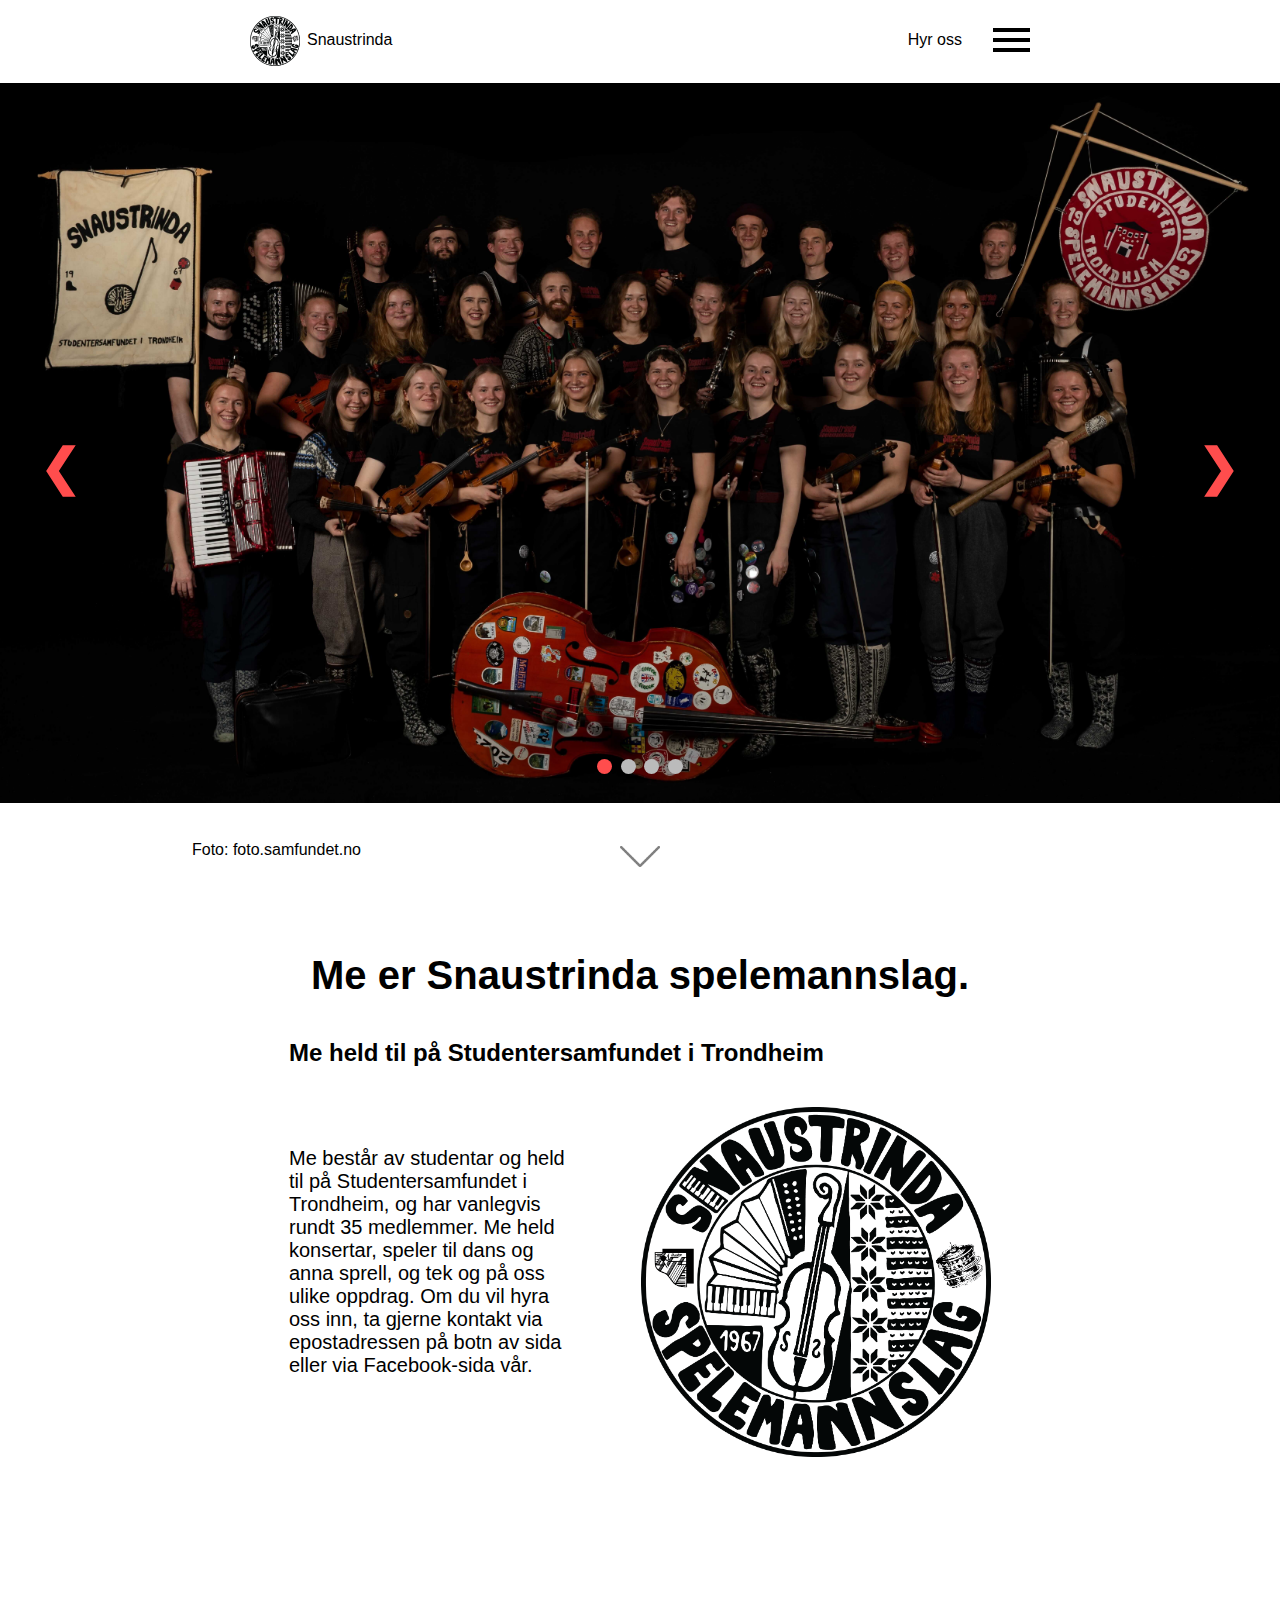
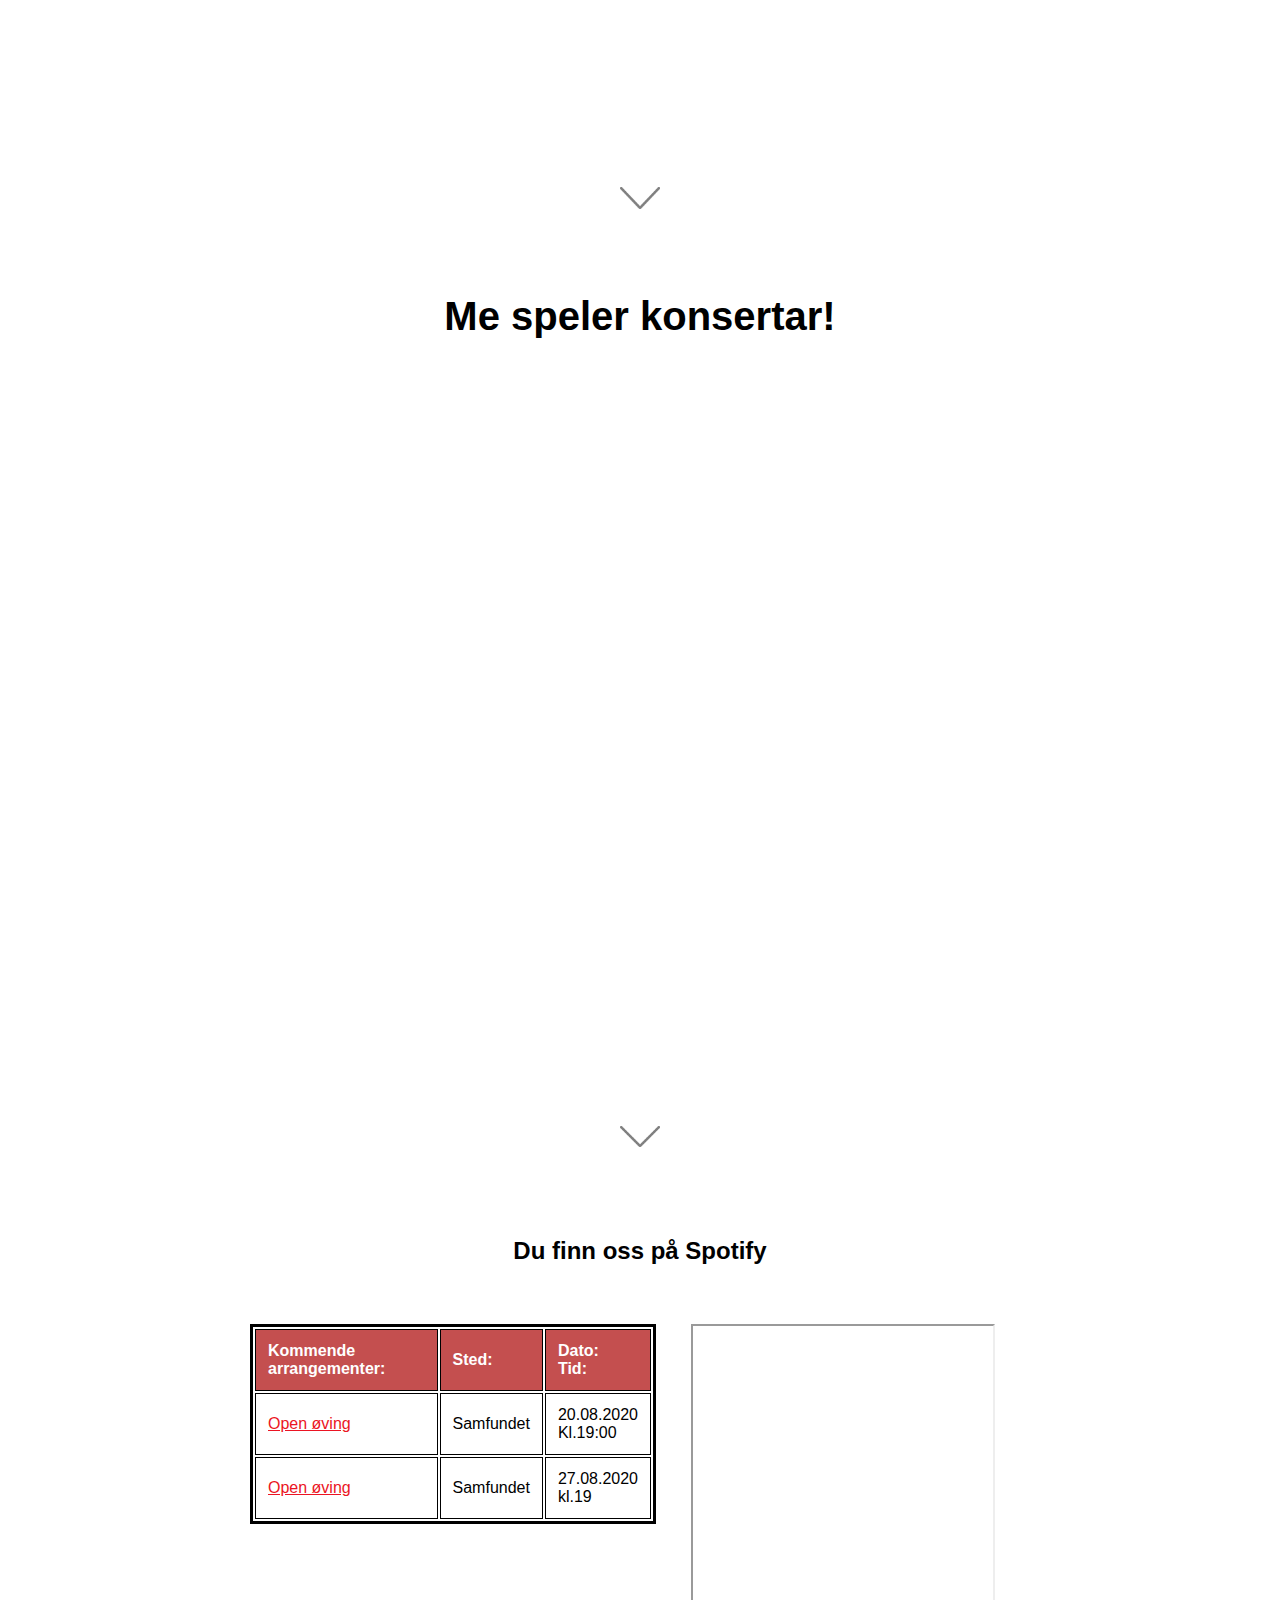
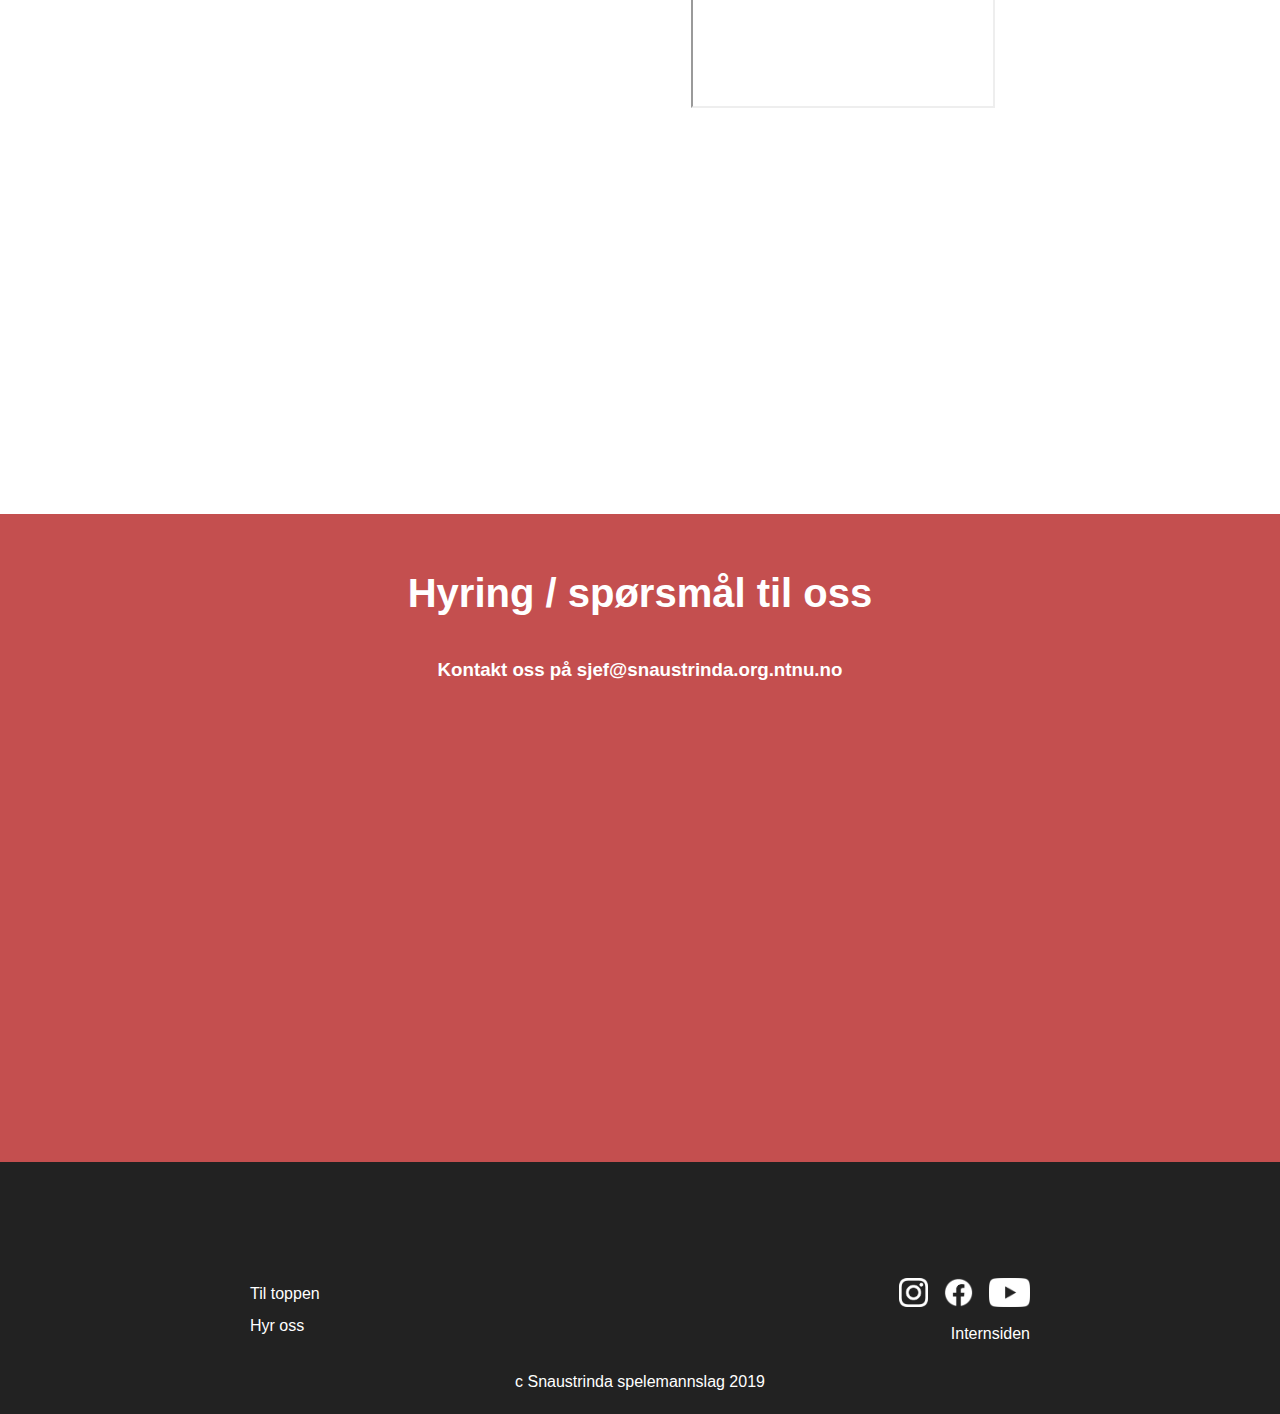
==== index.html @ 81009cf8 "Initial Commit" ====
<!DOCTYPE html>
<html lang="no" dir="ltr">
  <head>
    <meta charset="utf-8">
    <title>Snaustrinda spelemannslag</title>
    <link rel="stylesheet" href="style.css">
    <meta name="viewport" content="width=device-width, initial-scale=1.0">
  </head>
  <body>

    <section id="slideshow-container">
      <!--Inspirasjon for slideshowet er tatt fra https://www.w3schools.com/howto/howto_js_slideshow.asp -->
      <script src="script/header.js"></script>

      <div class="mySlides fotogjengen">
        <img id="Snaustrinda2021_bilde"
	     class="karusellbilde"
	     src="bilder/slide_show/FG_snauH2021_serios.jpg"
	     alt="Bilde av Snaustrinda spelemannslag, pent oppstilt">
      </div>

      <div class="mySlides fotogjengen">
        <img id="Snaustrinda2021_bilde"
	     class="karusellbilde"
	     src="bilder/slide_show/FG_snauH2021_tull.jpg"
	     alt="Bilde av Snaustrinda spelemannslag, tull og tøys">
      </div>
      
      <div class="mySlides snaustrinda">
        <img id="mai"
	     class="karusellbilde"
	     src="bilder/slide_show/SNAU_17_mai.jpg"
	     alt="Bilde av Snaustrinda spelemannslag på 17. mai 2018">
      </div>

      <div class="mySlides snaustrinda">
        <img id="spelemannslag"
	     class="karusellbilde"
	     src="bilder/slide_show/SNAU_Spelemannslag.jpg"
	     alt="Bilde av Snaustrinda spelemannslag på landskappleik">
      </div>

      <!-- nest/forrige knapper -->
      <div class="prev" onclick="plusSlides(-1)">&#10094;</div>
      <div class="next" onclick="plusSlides(1)">&#10095;</div>
      <!-- <br> -->
      <div id='dots' style="text-align:center">
        <span class="dot" onclick="currentSlide(1)"></span>
        <span class="dot" onclick="currentSlide(2)"></span>
        <span class="dot" onclick="currentSlide(3)"></span>
	<span class="dot" onclick="currentSlide(4)"></span>
      </div>

      <img class="scrollbtn" src='bilder/buttons/pil.png' alt='Scroll ned pil' onclick="scrollDown('#om_snaustrinda', 1000);">

      <!-- vises kun på relevante bilder i bildekarusellen -->
      <div id="akkreditering">
	Foto: foto.samfundet.no
      </div>
    </section>

    <div class="innhold">

      <section id="om_snaustrinda">
        <h1>Me er Snaustrinda spelemannslag.</h1>
        <h2>Me held til på Studentersamfundet i Trondheim</h2>
        <p id="om_tekst" lang="nn">Me består av studentar og held til på Studentersamfundet i Trondheim, og har vanlegvis rundt 35 medlemmer. Me held konsertar, speler til dans og anna sprell, og tek og på oss ulike oppdrag. Om du vil hyra oss inn, ta gjerne kontakt via epostadressen på botn av sida eller via Facebook-sida vår.
</p>
        <img id="logo" src="bilder/snaustrinda-logo.png" alt="Snaustrindas logo">
        <img class="scrollbtn" src='bilder/buttons/pil.png' alt='Scroll ned pil' onclick="scrollDown('#video', 1000);">
      </section>

      <section id="video">
        <h1>Me speler konsertar!</h1>
        <div class="dynamisk_video">
          <iframe src="https://www.youtube.com/embed/wn2PYC2VCyo" frameborder="0" allow="accelerometer; autoplay; encrypted-media; gyroscope; picture-in-picture" allowfullscreen></iframe>
        </div>
        <img class="scrollbtn" src='bilder/buttons/pil.png' alt='Scroll ned pil' onclick="scrollDown('#se_på_oss', 1000);">
      </section>


      <section id="se_på_oss">
        <div>
          <h2 id="sePåOss">Du finn oss på Spotify</h2>
        </div>

        <div id="arrangement">
            <table>
              <tr>
		<th>Kommende arrangementer:</th>
		<th>Sted:</th>
		<th>Dato: <br>Tid:</th>
              </tr>
              <tr>
		<td id="open_øvelse1"> <a href="https://www.facebook.com/events/303246427757120/?acontext=%7B%22event_action_history%22%3A[%7B%22mechanism%22%3A%22search_results%22%2C%22surface%22%3A%22search%22%7D]%7D">Open øving</a></td>
		<td>Samfundet</td>
		<td>20.08.2020 <br>Kl.19:00 </td>
              </tr>
              <tr>
		<td id="open_øvelse2"> <a href="https://www.facebook.com/events/1635784756584158">Open øving</a></td>
		<td>Samfundet</td>
		<td>27.08.2020<br> kl.19</td>
              </tr>
            </table>
        </div>

        <div id="spotify">
          <iframe  src="https://open.spotify.com/embed/album/3bsV7ZV3pkHl3FI8SHNSys" width="300" height="380" allow="encrypted-media"></iframe>
        </div>
      </section>
    </div>

    <section id='kontaktskjema'>
      <form class="forms" id="booking" action="index.php" method="post">
	<div class="divForms">
          <h1>Hyring / spørsmål til oss</h1>
	  <h3>Kontakt oss på sjef@snaustrinda.org.ntnu.no</h3>
	</div>
      </form>
      <script src="script/footer.js"></script>
    </section>
    <script src="script/button.js"></script>
    <script src="script/slideshow.js"></script>
    <script src="script/navbar.js"></script>
    <script src="script/scroll.js"></script>
  </body>
</html>
---- style.css ----
body{
  margin: 0;
  min-height: 1vh;
  font-family:"Lucida Grande", arial, sans-serif;
  font-size: 16px;
}
a{
  color: #EB1423;
}
a:hover{
  color: darkred;
}


.innhold{
  max-width: 780px;
  margin: auto;
  position: relative;
  padding: 0 1em;
  padding-bottom: 1em;
}
.left{
  float: left;
}
.right{
  float: right;
  text-align: right;
}


/* Marit */
/* header */
header ul, footer ul{
  list-style-type: none;
  padding: 0;
}
header{
  border-bottom: 2px solid black;
  height: 5.2em;
}
header li{
  display: inline;
  line-height: 3em;
  margin: 5px;
}
nav a{
  color: black;
  text-decoration: none;
  padding: 8px 2px 2px 2px;
}
nav a:hover{
  color: black;
  border-bottom: 4px solid #FF394D;
}
#hjem img{
  float: left;
}
#menyikon img{
  float: right;
  padding-bottom: 1em;
}
#menyikon{
  margin-right: 0;
  margin-left: 20px;
}
@media (max-width: 340px) {
  #menyikon{
    margin-left: 10px;
  }
}
/* dropdown-meny */
#meny{
  display: none;
  position: absolute;
  top: 4em;
  right: -0.5em;
  border: 1px solid black;
  background-color: white;
  z-index: 1;
}
@media (max-width: 830px){
  #meny{
    right: 0;
  }
}
#meny li{
  display: block;
  margin: 1em;
  text-align: center;
  line-height: normal;
}
#menyikon > a:hover{
  padding-bottom: 3em;
  border-bottom:  0;
}
nav .aktiv{ /*siden man er på*/
  border-bottom: 1px solid #FF394D;
}
#menyikon:hover #meny{
  display: block;
}

/* footer */
footer{
  background-color: #222222;
  color: white;
  position: absolute;
  width: 100%;
  line-height: 2em;
}
#opphavsrett{
  text-align: center;
}
footer ul{
  padding-top: 100px;
  width: 50%;
  height: 72px;
}
@media (max-width: 326px){
  footer ul{
    height: 112px;
  }
}
footer a{
  color: inherit;
  text-decoration: none;
  padding: 3px 0 3px;
  background-color: inherit;
}
footer a:hover, footer a:focus{
  border-bottom: 1px solid #FF394D;
  color: #FF394D;
}
#sosialMedia a{
  margin-left: 16px;
}



/* Øystein sin css */
#akkreditering {
    width: 70%;
}

.karusellbilde {
    width: 100%;
    object-fit: cover;
    height: 80vh;
}

/* Thomas sin css */
/* Denne burde bruke en felles klasse, ikke ID*/
#Snaustrinda2019_bilde, #spelemannslag, #mai {
  width: 100%;
  object-fit: cover;
  height: 80vh;
}

#bilde_slide{
  border: solid;
}

/* Slideshow container */
#slideshow-container {
  position: relative;
  margin: auto;
}

/* skjul bildet som defult */
.mySlides {
  display: none;
  margin-top: 0;
  position: relative;
  top: -15px;
}

/* neste/forrige knapper */
.prev, .next {
  cursor: pointer;
  position: absolute;
  top: 50%;
  width: auto;
  margin-top: -22px;
  padding: 10px;
  color: #ff4d4d;
  font-weight: bold;
  font-size: 50px;
  transition: 0.6s ease;
  border-radius: 0 3px 3px 0;
  user-select: none;
}
#dots {
  position: relative;
  bottom: 7%;
  left: 0;
  right: 0;

}

/* neste knapp til høyre*/
.next {
  right: 30px;
  border-radius: 3px 0 0 3px;
}

.prev {
  left: 30px;
}
/* dottene */
.dot {
  cursor: pointer;
  height: 15px;
  width: 15px;
  margin: 0 2px;
  background-color: #bbb;
  border-radius: 50%;
  display: inline-block;
  transition: background-color 0.6s ease;
}

.active, .dot:hover {
  background-color: #ff4d4d;
}

.scrollbtn {
  width: 40px;
  position: absolute;
  display: block;
  margin: 0 auto;
  bottom: 3%;
  left:0;
  right:0;
  padding:0.5%;
  opacity: 0.5;
}

.scrollbtn:hover{
  opacity: 1;
}


section {
  margin: auto;
  height: 100vh;
  position: relative;

}
div {
  margin: auto;
}
#booking{
  min-height: calc(100vh - 282px);
}


h1 {
  text-align: center;
  font-size: 40px;
  padding: 2%;
}

h3 {
  text-align: center;
}
#om_snaustrinda {
  /* padding: 5%; */
  margin: 5%;
}


#om_tekst {
  padding-top: 2em;
  max-width: 40%;
  display: inline-block;
  padding-bottom: 10%;
  font-size: 20px;
}

#logo {
  width: 350px;
  height: auto;
  float: right;
  margin-top: 20px;
}

@media (max-width: 760px){
  #om_tekst{
    display: block;
    max-width: inherit;
    padding-bottom: 5%;
  }

  h1 {
    font-size: 2em;
  }
  #om_snaustrinda h2{
    text-align: center;
  }
  #logo{
    display: block;
    float: none;
    max-width: 90%;
    margin: auto;
  }
  /* section blir for høy, fjern scroll */
  .scrollbtn {
    display: none;
  }
  section {
    height: auto;
  }
  #booking{
    min-height: auto;
  }
  #Snaustrinda2019_bilde, #spelemannslag, #mai {
    width: 100%;
    object-fit: fill;
    height: auto;
  }
  .next, .prev{
    font-size: 30px;
  }
}

.dynamisk_video {
  width: 100%;
  height: 0;
  padding-bottom: 56.25%;
  position: relative;

}

.dynamisk_video iframe {

  position: absolute;
  width: 100%;
  height: 100%;
}

#sePåOss {
  text-align: center;
  padding: 5%;
}

#spotify {
  /*margin-left: 1%;
  float: right;*/
  text-align: center;
}

#arrangement {
  text-align: left;
  float: left;;
  width: 25em;
  border: solid;
  border-collapse: collapse;
}

@media (max-width: 770px) {
  #spotify, #arrangement{
    display: block;
    float: none;
    margin: auto;
    margin-bottom: 20px;
  }
  #se_på_oss{
    height: auto;
  }
}

#arrangement th {
  padding: 12px;
  text-align: left;
  border: 1px solid black;
  background-color: #c44f4f;
  color: white;
}

#arrangement td {
  padding: 12px;
  text-align: left;
  border: 1px solid;
}

#open_øvelse1:hover {
  background-color: blue;
}

#open_øvelse1:hover {
  background-color: blue;
}

@media (max-width: 440px){
  /* tabell blir for bred, fjern oppdeling i kolonner */
  #arrangement{
    width: auto;
  }
  #arrangement th{
    display: none;
  }
  #arrangement th:first-child{
    display: block;
    border: none;
    background-color: #c44f4f;
  }
  #arrangement td{
    display: inline-block;
    border: none;
  }
  #arrangement tr{
  border: 1px solid black;
  }
  table{
    border-collapse: collapse;
    width: 100%;
  }
}

/* Simons! */
/* forms css */
.forms {
  font-size: 16px;
  color: white;
  display: block;
  font-weight: bold;
  background-color: #c44f4f;
  padding: 15px;

}

.divForms {
  max-width: 780px;
}

.forms input, textarea {
  font-size: 16px;
  -webkit-text-stroke-width: 0px;
  margin: 5px 0 20px 0;
  padding: 5px;
  border: 0;
  border-radius: 5px;
  max-width: 95%;

}


input[type="submit"]:hover {
  cursor: pointer;

}
/* Simons slutt! */




/* Kristians galleri-css.*/

/* Til den det måtte angå: Denne delen er basert på eksemplene Slideshow og Modal Images funnet på siden
https://www.w3schools.com/howto/howto_js_slideshow.asp */


#gallery{
  display: flex;
  flex-flow: row wrap;
  justify-content: space-around;
  margin-bottom: 200px;
  margin-left: 100px;
  margin-right: 100px;
}

.image{
  width: 300px;
  padding: 10px;
  margin: auto;
}

.image > img{
  display: block;
  width: 100%;
  transition: 0.3s;
  cursor: pointer;
}

.image > img:hover, .image:focus img{
  opacity: 0.7;
}

#modal{
  display: none;
  position: fixed;
  z-index: 1;
  left: 0;
  top: 0;
  width: 100%;
  height: 100%;
}

#modal-content{
  position: absolute;
  width: 80%;
  margin: 0 auto;
  top: 50%;
  left: 50%;
  transform: translate(-50%, -50%);
}

#close-galleri{
  cursor: pointer;
  position: absolute;
  top: 15px;
  right: 35px;
  color: black;
  font-size: 40px;
  font-weight: bold;
  user-select: none;
}

.modal-image > img{
  position: absolute;
  top: 50%;
  left: 50%;
  display: block;
  margin: auto;
  width: 100%;
  transform: translate(-50%, -50%);
  max-height: 680px;
  object-fit: contain;
}

#next-galleri, #prev-galleri{
  position: absolute;
  cursor: pointer;
  top: 50%;
  right: -35px;
  color: black;
  font-size: 40px;
  user-select: none;
}

#prev-galleri{
  left: -35px;
}
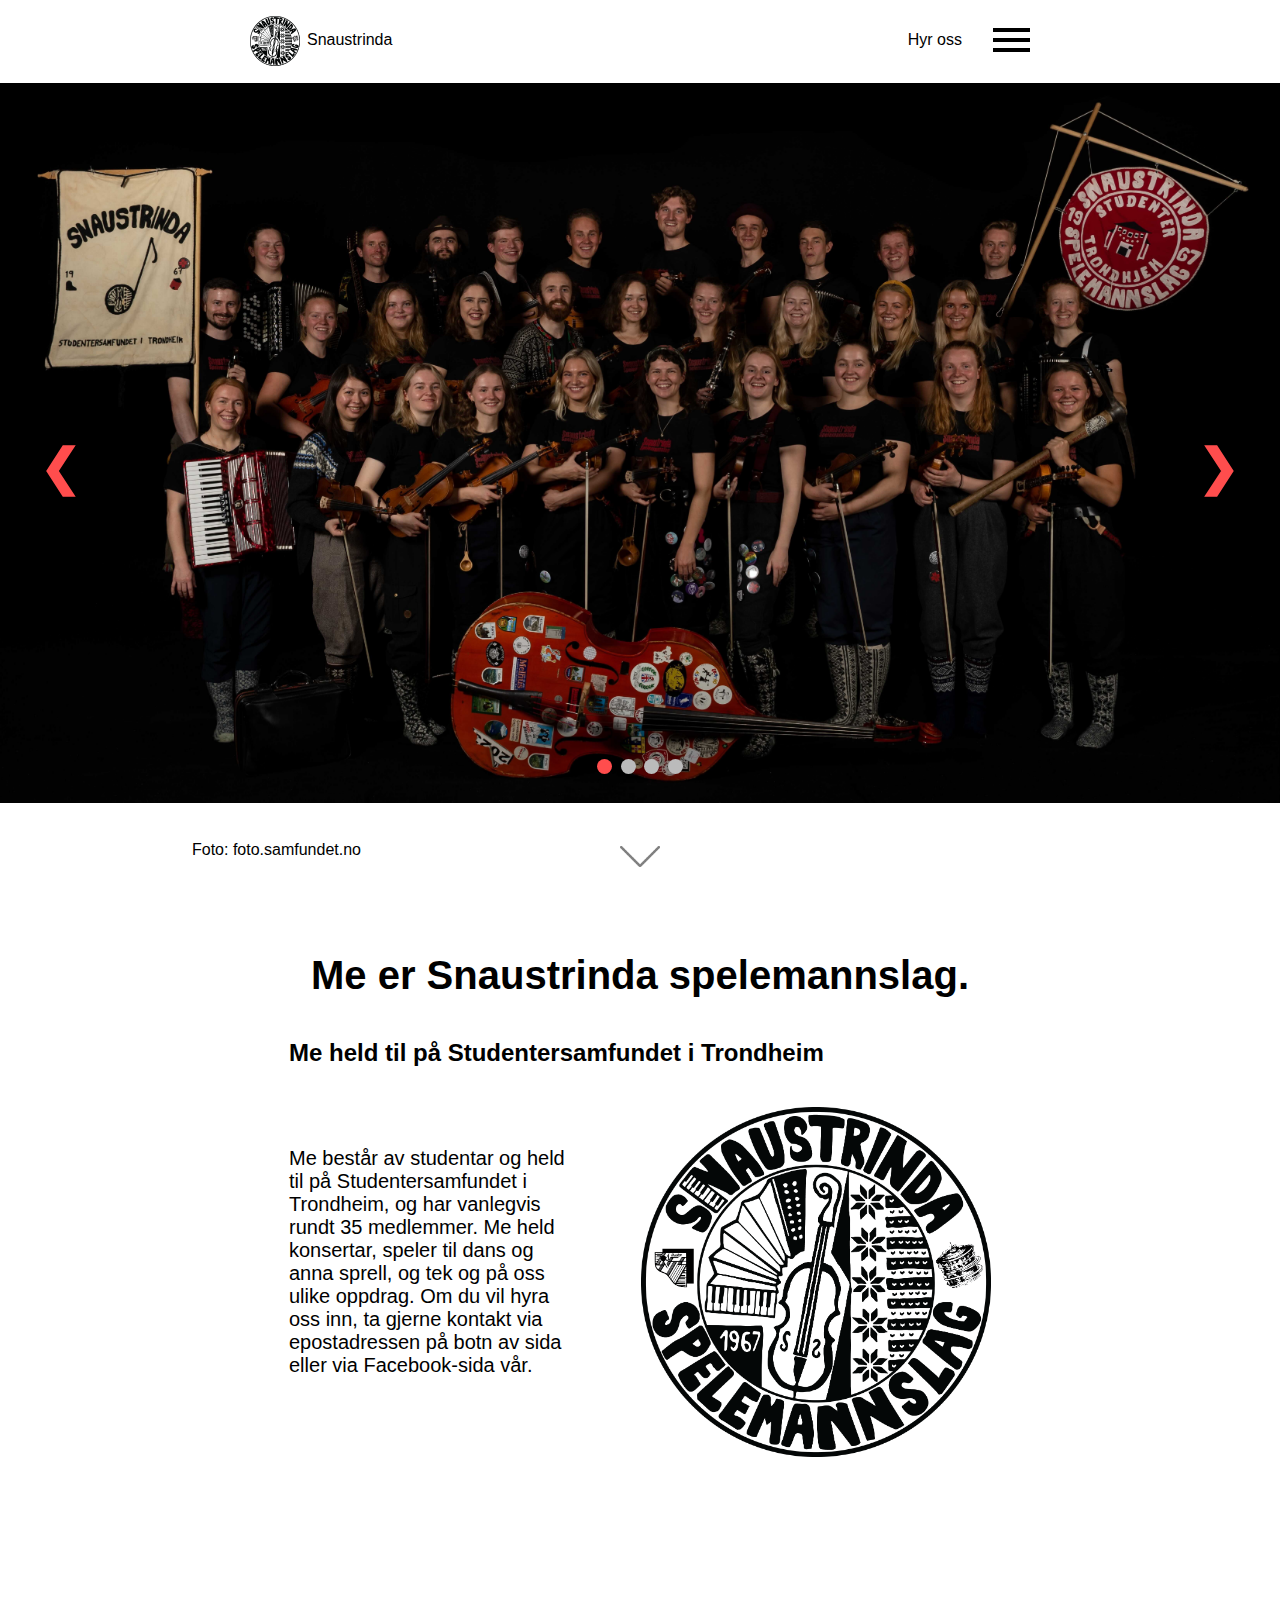
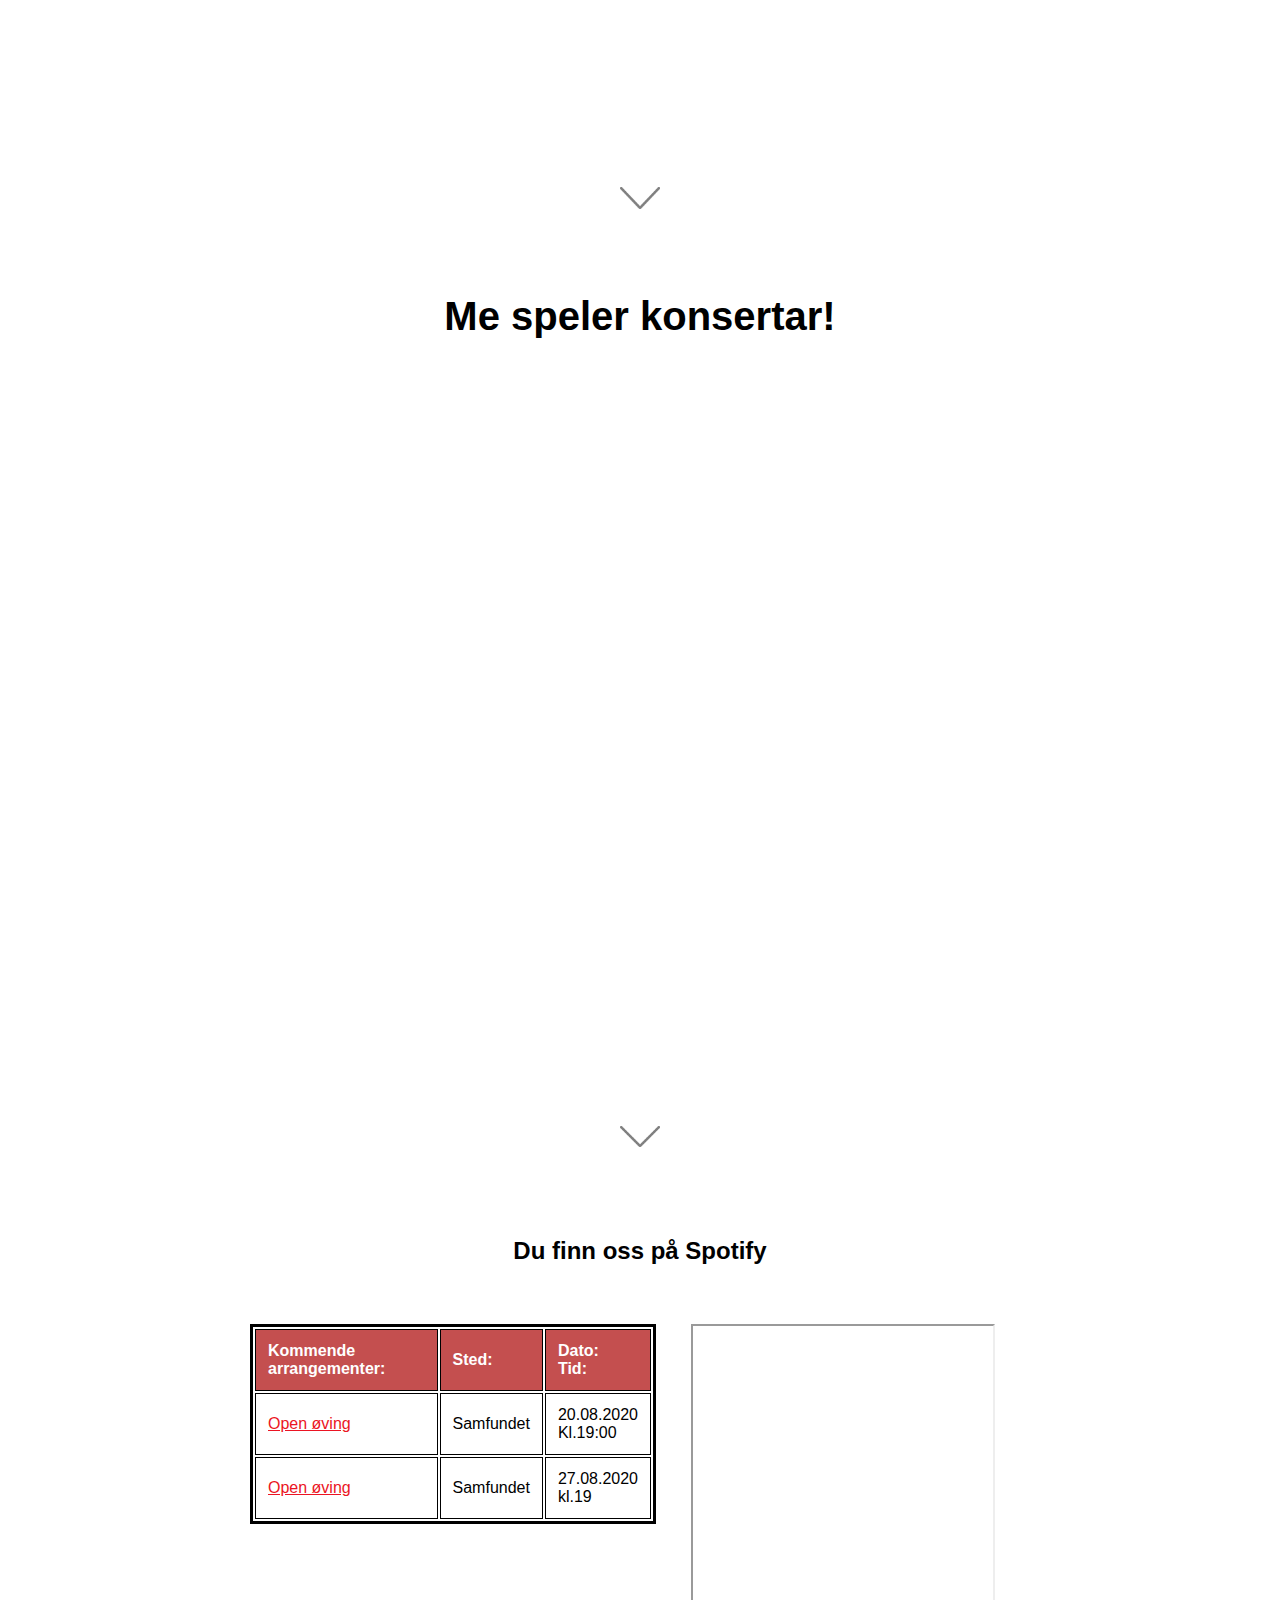
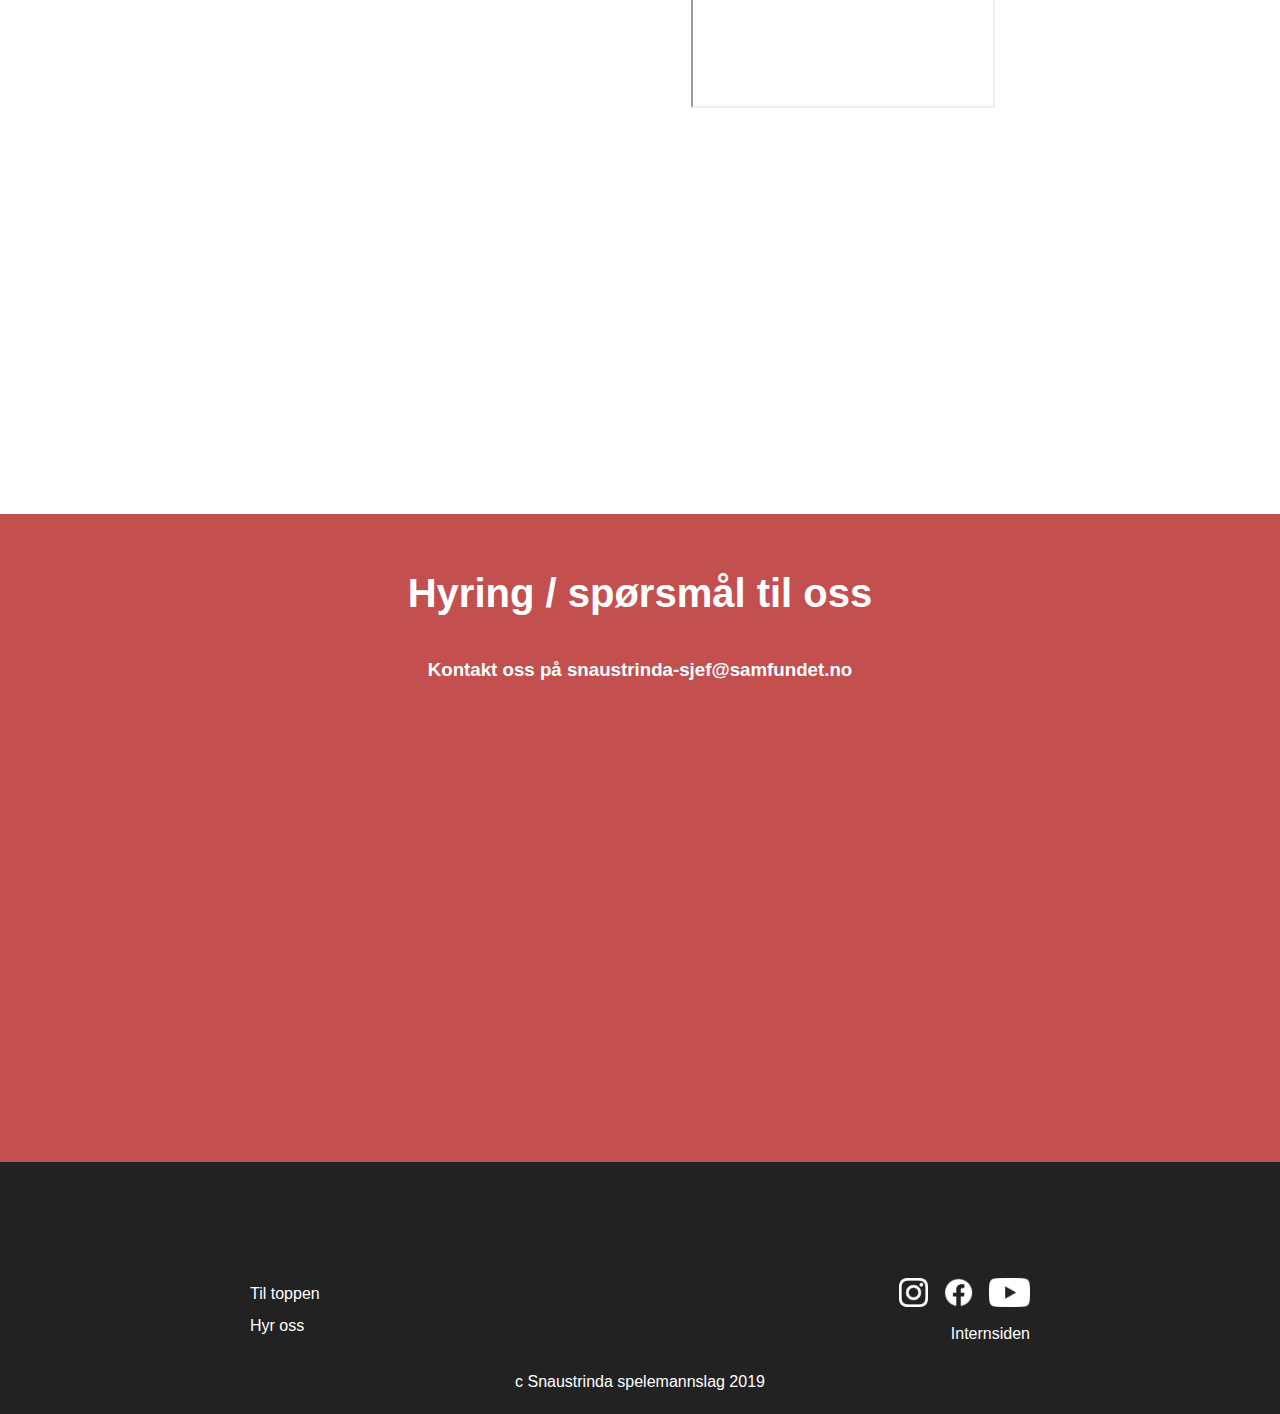
==== commit 6f46b814: "Eposter oppdatert" ====
--- a/index.html
+++ b/index.html
@@ -114,7 +114,7 @@
       <form class="forms" id="booking" action="index.php" method="post">
 	<div class="divForms">
           <h1>Hyring / spørsmål til oss</h1>
-	  <h3>Kontakt oss på sjef@snaustrinda.org.ntnu.no</h3>
+	  <h3>Kontakt oss på snaustrinda-sjef@samfundet.no</h3>
 	</div>
       </form>
       <script src="script/footer.js"></script>
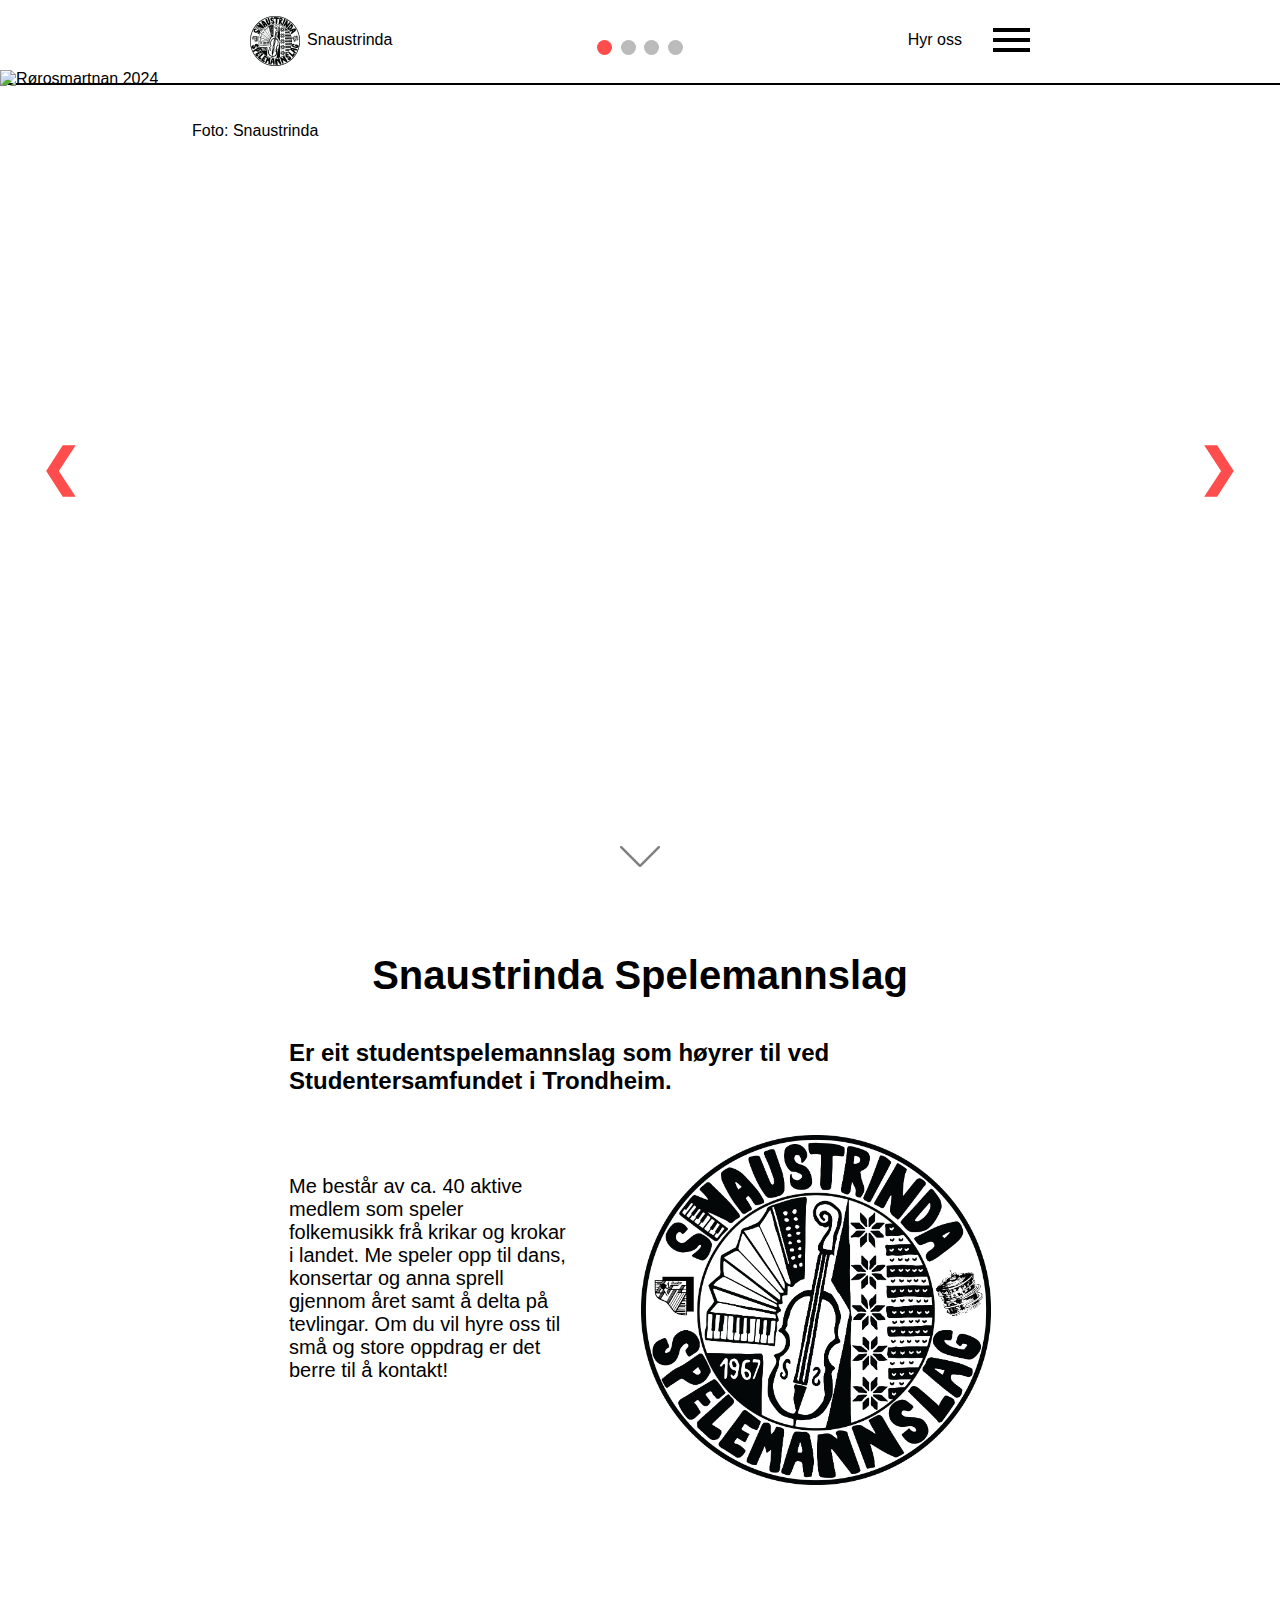
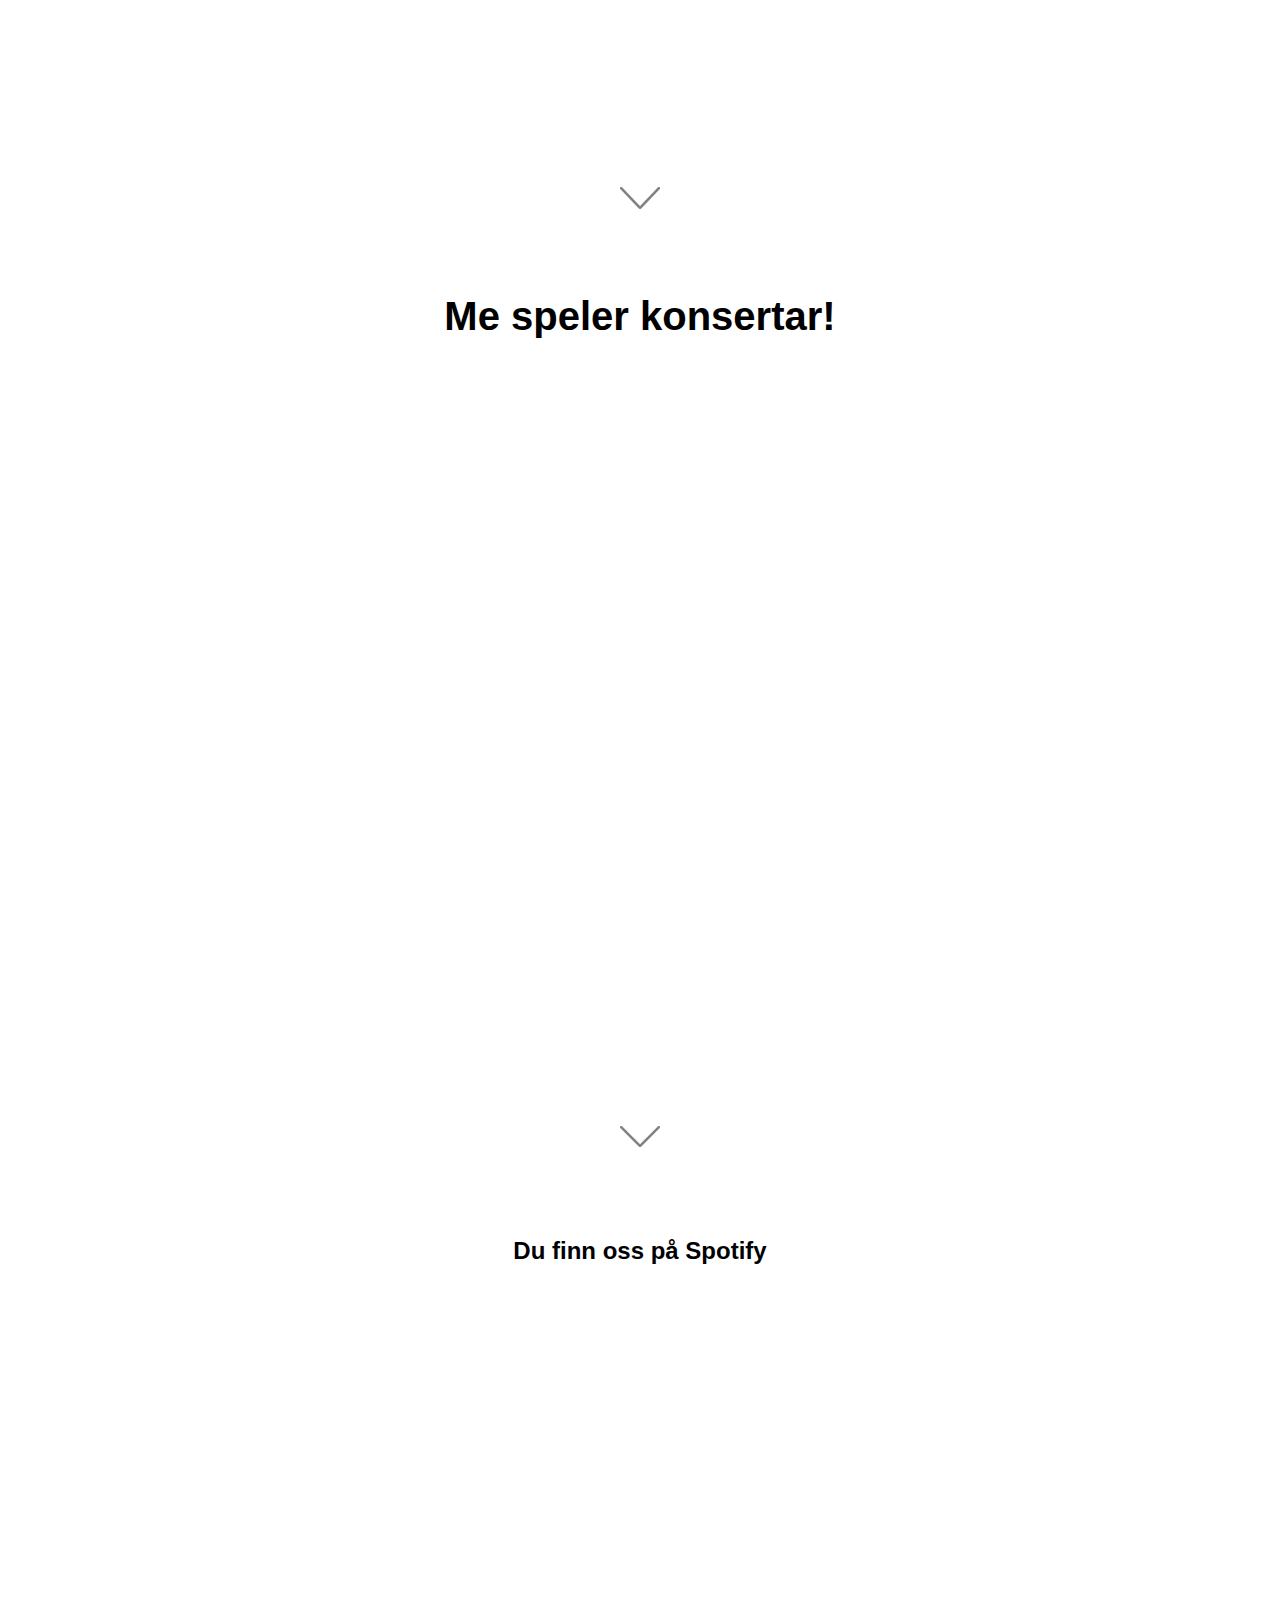
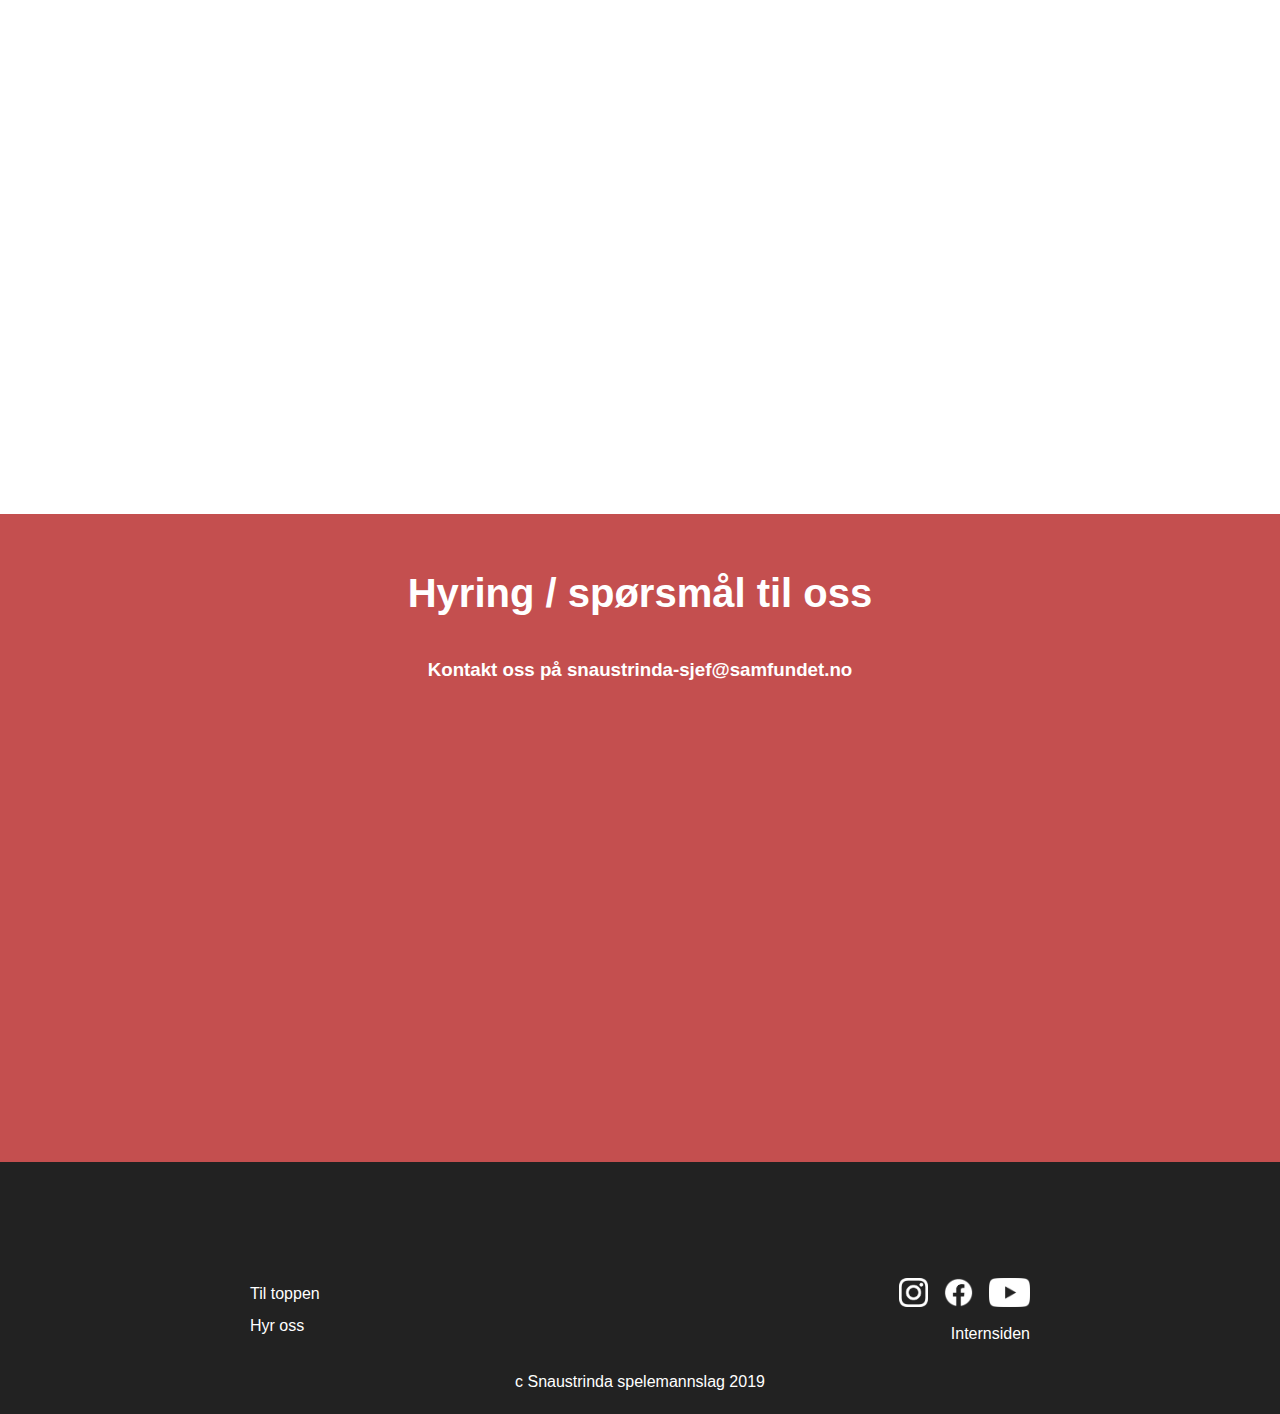
==== commit 5bd26ae9: "Første store endring 2024! Endret åpningsavsnittet, vert med teksten, la til et ekstra bilde i karus" ====
--- a/index.html
+++ b/index.html
@@ -11,6 +11,13 @@
     <section id="slideshow-container">
       <!--Inspirasjon for slideshowet er tatt fra https://www.w3schools.com/howto/howto_js_slideshow.asp -->
       <script src="script/header.js"></script>
+
+      <div class="mySlides snaustrinda">
+        <img id="røros"
+	     class="karusellbilde"
+	     src="bilder/slide_show/SlideshowBilde1.JPG"
+	     alt="Rørosmartnan 2024">
+      </div>
 
       <div class="mySlides fotogjengen">
         <img id="Snaustrinda2021_bilde"
@@ -26,19 +33,14 @@
 	     alt="Bilde av Snaustrinda spelemannslag, tull og tøys">
       </div>
       
-      <div class="mySlides snaustrinda">
-        <img id="mai"
-	     class="karusellbilde"
-	     src="bilder/slide_show/SNAU_17_mai.jpg"
-	     alt="Bilde av Snaustrinda spelemannslag på 17. mai 2018">
-      </div>
 
+<!-- 
       <div class="mySlides snaustrinda">
         <img id="spelemannslag"
 	     class="karusellbilde"
 	     src="bilder/slide_show/SNAU_Spelemannslag.jpg"
 	     alt="Bilde av Snaustrinda spelemannslag på landskappleik">
-      </div>
+      </div> -->
 
       <!-- nest/forrige knapper -->
       <div class="prev" onclick="plusSlides(-1)">&#10094;</div>
@@ -62,9 +64,9 @@
     <div class="innhold">
 
       <section id="om_snaustrinda">
-        <h1>Me er Snaustrinda spelemannslag.</h1>
-        <h2>Me held til på Studentersamfundet i Trondheim</h2>
-        <p id="om_tekst" lang="nn">Me består av studentar og held til på Studentersamfundet i Trondheim, og har vanlegvis rundt 35 medlemmer. Me held konsertar, speler til dans og anna sprell, og tek og på oss ulike oppdrag. Om du vil hyra oss inn, ta gjerne kontakt via epostadressen på botn av sida eller via Facebook-sida vår.
+        <h1>Snaustrinda Spelemannslag</h1>
+        <h2>Er eit studentspelemannslag som høyrer til ved Studentersamfundet i Trondheim.</h2>
+        <p id="om_tekst" lang="nn"> Me består av ca. 40 aktive medlem som speler folkemusikk frå krikar og krokar i landet. Me speler opp til dans, konsertar og anna sprell gjennom året samt å delta på tevlingar. Om du vil hyre oss til små og store oppdrag er det berre til å kontakt! 
 </p>
         <img id="logo" src="bilder/snaustrinda-logo.png" alt="Snaustrindas logo">
         <img class="scrollbtn" src='bilder/buttons/pil.png' alt='Scroll ned pil' onclick="scrollDown('#video', 1000);">
@@ -84,7 +86,7 @@
           <h2 id="sePåOss">Du finn oss på Spotify</h2>
         </div>
 
-        <div id="arrangement">
+        <!-- <div id="arrangement">
             <table>
               <tr>
 		<th>Kommende arrangementer:</th>
@@ -102,10 +104,12 @@
 		<td>27.08.2020<br> kl.19</td>
               </tr>
             </table>
-        </div>
+        </div> -->
 
         <div id="spotify">
-          <iframe  src="https://open.spotify.com/embed/album/3bsV7ZV3pkHl3FI8SHNSys" width="300" height="380" allow="encrypted-media"></iframe>
+          <iframe style="border-radius:12px" src="https://open.spotify.com/embed/artist/5HMU7eMnIfdkhu8a8WZEnz?utm_source=generator" 
+          width="100%" height="352" frameBorder="0" allowfullscreen="" 
+          allow="autoplay; clipboard-write; encrypted-media; fullscreen; picture-in-picture" loading="lazy"></iframe>
         </div>
       </section>
     </div>
